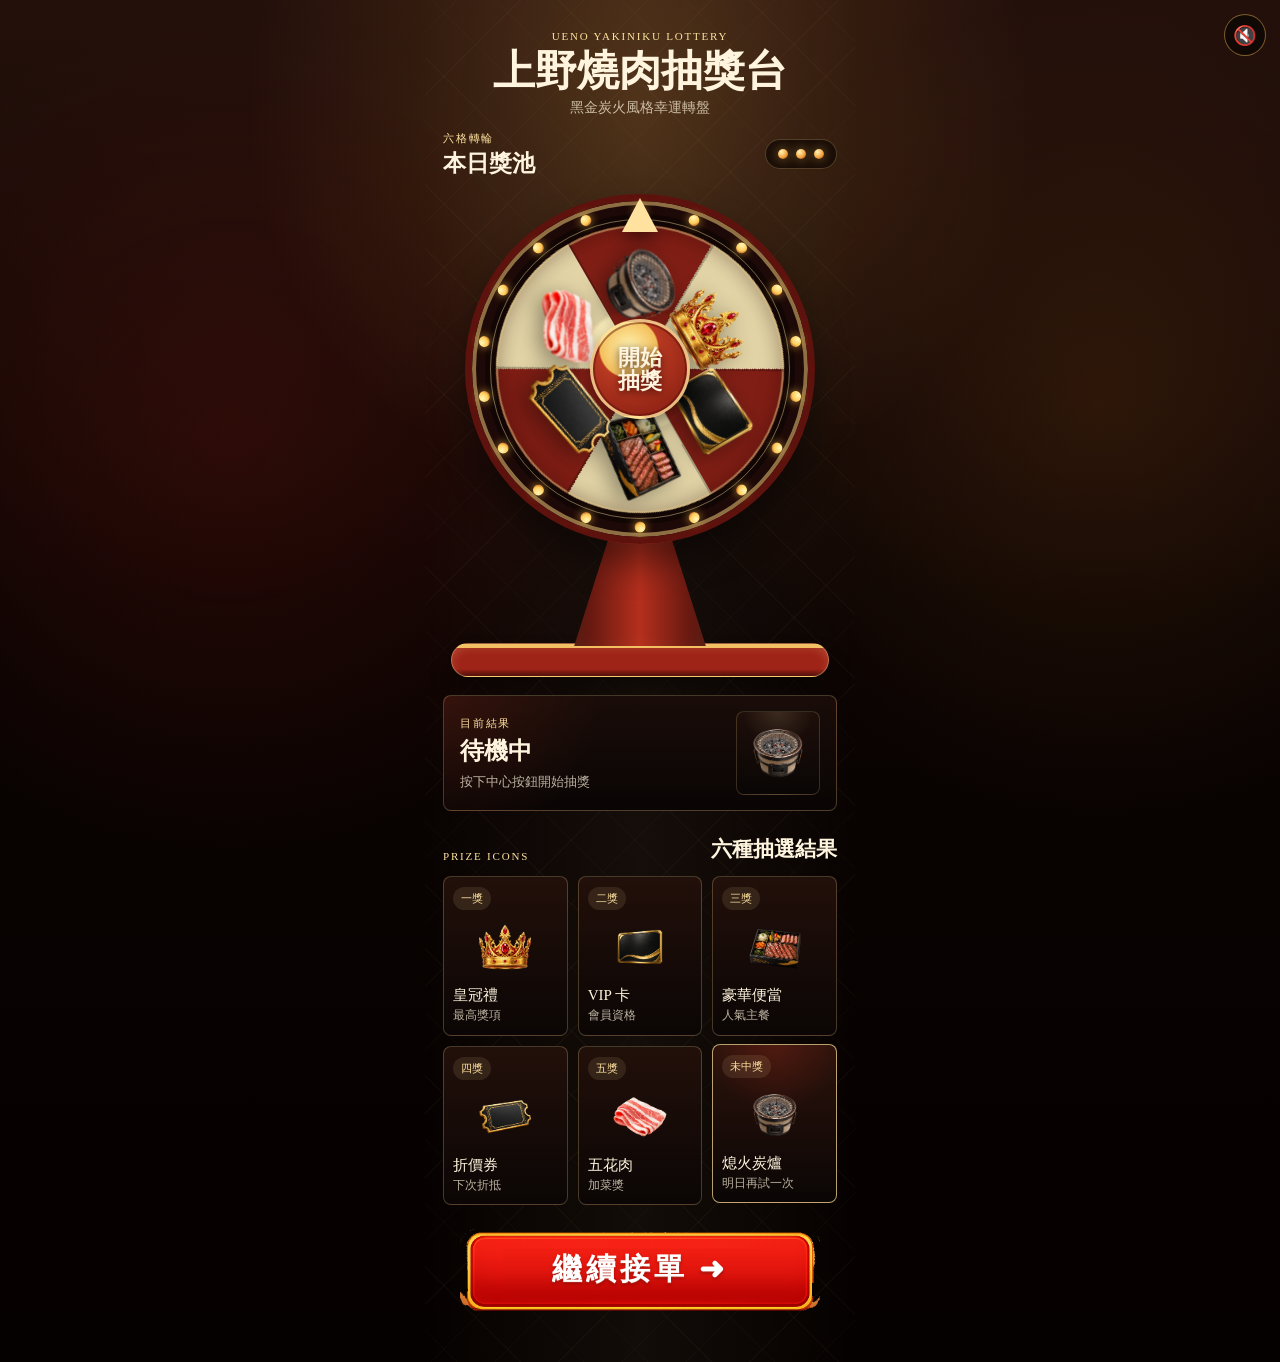
==== slot/index.html @ 5631e2ff "初始版本：上野匠 炭火燒肉職人（幸運轉輪抽獎版） - 烤肉主玩法（選肉→控火→看熟度→翻面→夾便當→出餐） - 抽獎改為幸運轉輪（六格轉盤、加權隨機、一天一抽、客服核銷提示） - 火力／熟度金球與凹槽" ====
<!doctype html>
<html lang="zh-Hant">
<head>
  <meta charset="utf-8" />
  <meta name="viewport" content="width=device-width, initial-scale=1, viewport-fit=cover" />
  <meta name="theme-color" content="#120705" />
  <title>上野燒肉幸運轉盤</title>
  <link rel="stylesheet" href="./style.css?v=10" />
</head>
<body>
  <main class="lottery-app">
    <header class="brand-bar">
      <p class="brand-bar__eyebrow">UENO YAKINIKU LOTTERY</p>
      <h1 class="brand-bar__title">上野燒肉抽獎台</h1>
      <p class="brand-bar__subtitle">黑金炭火風格幸運轉盤</p>
    </header>

    <section class="wheel-stage" aria-labelledby="wheelTitle">
      <div class="stage-heading">
        <div>
          <p class="stage-heading__eyebrow">六格轉輪</p>
          <h2 id="wheelTitle" class="stage-heading__title">本日獎池</h2>
        </div>
        <div class="stage-lamps" aria-hidden="true">
          <span></span>
          <span></span>
          <span></span>
        </div>
      </div>

      <div class="fortune-machine">
        <div class="wheel-head">
          <div class="wheel-bulbs" data-bulb-ring aria-hidden="true"></div>
          <div class="wheel-pointer" aria-hidden="true"></div>

          <div class="wheel-rotator" data-wheel-rotator>
            <div class="wheel-face" data-wheel-track></div>
          </div>

          <button id="spinButton" class="center-spin" type="button">
            <span>開始</span>
            <span>抽獎</span>
          </button>
        </div>

        <div class="machine-neck" aria-hidden="true"></div>
        <div class="machine-base" aria-hidden="true"></div>
      </div>
    </section>

    <section class="draw-panel" aria-labelledby="drawStatusTitle">
      <div class="draw-status">
        <div class="draw-status__copy">
          <p class="draw-status__eyebrow" id="drawStatusTitle">目前結果</p>
          <strong id="resultLabel" class="draw-status__title">待機中</strong>
          <p id="resultDetail" class="draw-status__detail">按下中心按鈕開始抽獎</p>
        </div>
        <div class="draw-status__icon">
          <img id="resultIcon" src="./assets/prizes/ember-grill.png" alt="目前結果圖示" />
        </div>
      </div>
      <p id="resultCS" class="draw-status__cs"></p>
    </section>

    <section class="prize-grid" aria-labelledby="prizeGridTitle">
      <div class="section-heading">
        <p class="section-heading__eyebrow">Prize Icons</p>
        <h2 id="prizeGridTitle" class="section-heading__title">六種抽選結果</h2>
      </div>

      <div id="prizeCards" class="prize-grid__cards"></div>
    </section>

    <a class="back-to-game" href="../index.html">繼續接單 ➜</a>
  </main>

  <audio id="bgm" loop preload="auto" src="../assets/bgm.mp3"></audio>
  <button id="muteBtn" class="mute-btn" type="button" aria-label="背景音樂開關">🔊</button>
  <script src="./app.js?v=10"></script>
</body>
</html>
---- slot/style.css ----
* {
  box-sizing: border-box;
}

:root {
  --charcoal: #090403;
  --coal: #160807;
  --lacquer: #220d09;
  --lacquer-red: #8f2117;
  --deep-red: #5e120d;
  --ivory: #fff1bd;
  --gold: #dba64f;
  --gold-light: #ffe2a0;
  --gold-dark: #7a4518;
  --text: #fff4dd;
  --muted: rgba(255, 244, 221, 0.72);
  --line: rgba(255, 219, 150, 0.24);
  --page-width: min(100vw, 430px);
  --pad: 18px;
}

html,
body {
  margin: 0;
  min-height: 100%;
  background:
    radial-gradient(circle at 50% 8%, rgba(230, 156, 58, 0.2), transparent 28%),
    radial-gradient(circle at 18% 32%, rgba(120, 25, 15, 0.28), transparent 30%),
    radial-gradient(circle at 86% 30%, rgba(167, 92, 28, 0.18), transparent 28%),
    linear-gradient(180deg, #24100b 0%, #0a0302 44%, #050100 100%);
  color: var(--text);
  font-family: "BiauKai TC", "STKaiti", "Noto Serif TC", "PingFang TC", "Microsoft JhengHei", serif;
}

body {
  overflow-x: hidden;
}

button {
  font: inherit;
}

.lottery-app {
  position: relative;
  width: var(--page-width);
  min-height: 100dvh;
  margin: 0 auto;
  padding: 18px var(--pad) 28px;
  overflow: hidden;
  isolation: isolate;
}

.lottery-app::before {
  content: "";
  position: absolute;
  inset: 0;
  z-index: -2;
  background:
    linear-gradient(90deg, transparent, rgba(255, 225, 160, 0.05), transparent),
    repeating-linear-gradient(
      135deg,
      transparent 0 22px,
      rgba(255, 214, 137, 0.04) 22px 23px,
      transparent 23px 45px
    );
}

.brand-bar {
  padding: 6px 2px 14px;
  text-align: center;
}

.brand-bar__eyebrow,
.stage-heading__eyebrow,
.section-heading__eyebrow,
.draw-status__eyebrow {
  margin: 0;
  color: var(--gold-light);
  font-size: 11px;
  letter-spacing: 1.8px;
  text-transform: uppercase;
}

.brand-bar__title {
  margin: 8px 0 5px;
  font-size: clamp(34px, 8vw, 42px);
  line-height: 1.04;
  font-weight: 900;
}

.brand-bar__subtitle {
  margin: 0;
  color: var(--muted);
  font-size: 14px;
}

.wheel-stage,
.draw-panel,
.prize-grid {
  position: relative;
}

.stage-heading,
.draw-status {
  display: flex;
  align-items: center;
  justify-content: space-between;
  gap: 12px;
}

.stage-heading__title,
.section-heading__title {
  margin: 5px 0 0;
  font-size: 23px;
  line-height: 1.12;
}

.stage-lamps {
  display: flex;
  gap: 8px;
  padding: 9px 12px;
  border: 1px solid var(--line);
  border-radius: 999px;
  background: rgba(14, 7, 5, 0.72);
}

.stage-lamps span {
  width: 10px;
  height: 10px;
  border-radius: 50%;
  background: radial-gradient(circle at 35% 30%, #fff5b7, #f3a13b 58%, #7e2a10);
  box-shadow: 0 0 11px rgba(255, 195, 90, 0.52);
}

.fortune-machine {
  position: relative;
  margin: 18px auto 8px;
  width: min(100%, 378px);
  min-height: 455px;
}

.wheel-head {
  position: relative;
  width: min(100%, 350px);
  aspect-ratio: 1 / 1;
  margin: 0 auto;
  border-radius: 50%;
  background:
    radial-gradient(circle at 38% 28%, rgba(255, 241, 188, 0.34), transparent 9%),
    radial-gradient(circle, #32120c 0 57%, #120604 59% 100%);
  border: 7px solid var(--deep-red);
  box-shadow:
    inset 0 0 0 4px rgba(255, 214, 130, 0.5),
    inset 0 0 0 13px rgba(31, 10, 7, 0.86),
    0 20px 34px rgba(0, 0, 0, 0.42);
  z-index: 2;
}

.wheel-head::before {
  content: "";
  position: absolute;
  inset: 18px;
  border-radius: 50%;
  border: 1px solid rgba(255, 232, 171, 0.42);
  pointer-events: none;
  z-index: 5;
}

.wheel-pointer {
  position: absolute;
  top: -3px;
  left: 50%;
  width: 0;
  height: 0;
  transform: translateX(-50%);
  border-left: 18px solid transparent;
  border-right: 18px solid transparent;
  border-top: 0;
  border-bottom: 34px solid var(--gold-light);
  filter: drop-shadow(0 7px 8px rgba(0, 0, 0, 0.42));
  z-index: 8;
}

.wheel-rotator {
  position: absolute;
  inset: 24px;
  border-radius: 50%;
  overflow: hidden;
  transform: rotate(0deg);
  transition: transform 2800ms cubic-bezier(0.12, 0.84, 0.2, 1);
  will-change: transform;
  background:
    conic-gradient(
      from -30deg,
      var(--ivory) 0deg 60deg,
      var(--lacquer-red) 60deg 120deg,
      var(--ivory) 120deg 180deg,
      var(--lacquer-red) 180deg 240deg,
      var(--ivory) 240deg 300deg,
      var(--lacquer-red) 300deg 360deg
    );
  box-shadow:
    inset 0 0 0 2px rgba(255, 222, 150, 0.55),
    inset 0 0 22px rgba(37, 8, 5, 0.42);
  z-index: 2;
}

.wheel-face {
  position: absolute;
  inset: 0;
  border-radius: 50%;
  background:
    repeating-conic-gradient(from -30deg, rgba(0, 0, 0, 0.24) 0deg 1deg, transparent 1deg 60deg),
    radial-gradient(circle, transparent 0 29%, rgba(22, 7, 5, 0.12) 31% 100%);
}

.wheel-prize {
  --angle: 0deg;
  position: absolute;
  left: 50%;
  top: 50%;
  width: 31%;
  aspect-ratio: 1 / 1;
  display: flex;
  align-items: center;
  justify-content: center;
  transform: translate(-50%, -50%) rotate(var(--angle)) translateY(-92%) rotate(calc(-1 * var(--angle)));
}

.wheel-prize img {
  width: 100%;
  height: 100%;
  object-fit: contain;
  transform: scale(var(--wheel-scale, 1));
  filter: drop-shadow(0 7px 10px rgba(0, 0, 0, 0.36));
  user-select: none;
  -webkit-user-drag: none;
}

.wheel-bulbs {
  position: absolute;
  inset: 0;
  z-index: 7;
  pointer-events: none;
}

.wheel-bulb {
  --angle: 0deg;
  position: absolute;
  left: 50%;
  top: 50%;
  width: 11px;
  height: 11px;
  border-radius: 50%;
  background: radial-gradient(circle at 35% 28%, #fff8ba, #ffca57 55%, #9c4217 88%);
  box-shadow: 0 0 10px rgba(255, 198, 81, 0.7);
  transform: translate(-50%, -50%) rotate(var(--angle)) translateY(-158px);
}

.center-spin {
  position: absolute;
  left: 50%;
  top: 50%;
  width: 100px;
  aspect-ratio: 1 / 1;
  transform: translate(-50%, -50%);
  display: flex;
  flex-direction: column;
  align-items: center;
  justify-content: center;
  border: 3px solid rgba(255, 232, 162, 0.78);
  border-radius: 50%;
  background:
    radial-gradient(circle at 38% 28%, #fff4b4, #f4c05b 32%, #b83a21 34%, #7d170f 100%);
  color: #fff4dd;
  font-size: 22px;
  font-weight: 900;
  line-height: 1.05;
  letter-spacing: 0;
  text-shadow: 0 2px 8px rgba(40, 5, 3, 0.8);
  box-shadow:
    inset 0 0 0 2px rgba(85, 12, 8, 0.45),
    0 8px 18px rgba(0, 0, 0, 0.45);
  cursor: pointer;
  z-index: 9;
}

.center-spin:disabled {
  cursor: wait;
  filter: saturate(0.75);
}

.machine-neck {
  position: relative;
  width: 132px;
  height: 124px;
  margin: -22px auto 0;
  background:
    linear-gradient(90deg, #4e120d, #b52f1d 50%, #4e120d);
  clip-path: polygon(30% 0, 70% 0, 100% 100%, 0 100%);
  box-shadow: inset 0 10px 22px rgba(255, 216, 137, 0.12);
  z-index: 1;
}

.machine-base {
  position: relative;
  width: 100%;
  height: 34px;
  margin: -3px auto 0;
  border-radius: 999px;
  background:
    linear-gradient(180deg, #f2bd5d 0 12%, #9f2418 14% 78%, #4d0c08 100%);
  border: 1px solid rgba(255, 218, 145, 0.42);
  box-shadow:
    inset 0 4px 8px rgba(255, 224, 149, 0.18),
    0 14px 22px rgba(0, 0, 0, 0.32);
}

.draw-panel {
  margin-top: 18px;
}

.draw-status {
  padding: 15px 16px;
  border: 1px solid var(--line);
  border-radius: 8px;
  background:
    radial-gradient(circle at top left, rgba(177, 48, 27, 0.18), transparent 38%),
    linear-gradient(180deg, rgba(27, 13, 9, 0.96), rgba(9, 5, 4, 0.98));
}

.draw-status__copy {
  min-width: 0;
  flex: 1;
}

.draw-status__title {
  display: block;
  margin-top: 7px;
  font-size: 24px;
  line-height: 1.1;
}

.draw-status__detail {
  margin: 8px 0 0;
  color: var(--muted);
  font-size: 13px;
  line-height: 1.35;
}

.draw-status__icon {
  display: flex;
  align-items: center;
  justify-content: center;
  width: 84px;
  aspect-ratio: 1;
  border-radius: 8px;
  border: 1px solid rgba(255, 218, 145, 0.18);
  background:
    radial-gradient(circle at top, rgba(255, 229, 172, 0.13), transparent 38%),
    linear-gradient(180deg, rgba(31, 15, 10, 0.98), rgba(9, 6, 5, 1));
}

.draw-status__icon img {
  width: 66px;
  height: 66px;
  object-fit: contain;
}

.prize-grid {
  margin-top: 22px;
}

.section-heading {
  display: flex;
  align-items: end;
  justify-content: space-between;
}

.section-heading__title {
  font-size: 21px;
}

.prize-grid__cards {
  display: grid;
  grid-template-columns: repeat(3, minmax(0, 1fr));
  gap: 10px;
  margin-top: 14px;
}

.prize-card {
  min-height: 128px;
  padding: 10px 9px 11px;
  border: 1px solid var(--line);
  border-radius: 8px;
  background:
    linear-gradient(180deg, rgba(35, 16, 10, 0.97), rgba(11, 6, 5, 0.98));
  transition: transform 160ms ease, border-color 160ms ease, background 160ms ease;
}

.prize-card.is-active {
  border-color: rgba(255, 225, 156, 0.7);
  background:
    radial-gradient(circle at top, rgba(171, 46, 28, 0.28), transparent 40%),
    linear-gradient(180deg, rgba(45, 19, 12, 0.98), rgba(10, 6, 5, 1));
  transform: translateY(-2px);
}

.prize-card__rank {
  display: inline-flex;
  margin-bottom: 8px;
  padding: 4px 8px;
  border-radius: 999px;
  color: var(--gold-light);
  background: rgba(255, 226, 160, 0.1);
  font-size: 11px;
}

.prize-card__icon {
  display: flex;
  align-items: center;
  justify-content: center;
  height: 58px;
  margin-bottom: 10px;
}

.prize-card__icon img {
  width: 58px;
  height: 58px;
  object-fit: contain;
}

.prize-card__name {
  margin: 0;
  font-size: 15px;
  line-height: 1.2;
}

.prize-card__note {
  margin: 4px 0 0;
  color: var(--muted);
  font-size: 12px;
  line-height: 1.3;
}

@media (max-width: 380px) {
  .lottery-app {
    padding-inline: 14px;
  }

  .fortune-machine {
    min-height: 430px;
  }

  .wheel-head {
    width: min(100%, 326px);
  }

  .wheel-bulb {
    transform: translate(-50%, -50%) rotate(var(--angle)) translateY(-146px);
  }

  .center-spin {
    width: 92px;
    font-size: 20px;
  }

  .prize-grid__cards {
    gap: 8px;
  }

  .prize-card {
    min-height: 122px;
    padding-inline: 8px;
  }
}

@media (min-width: 720px) {
  .lottery-app {
    padding-top: 24px;
    padding-bottom: 42px;
  }
}

/* === 整合：版面修正 + 返回按鈕 + 客服提示 + 背景音樂開關 === */
.lottery-app { min-height: auto; }
.lottery-app::before {
  background:
    linear-gradient(90deg, transparent, rgba(255, 225, 160, 0.05), transparent),
    repeating-linear-gradient(135deg, transparent 0 22px, rgba(255, 214, 137, 0.028) 22px 23px, transparent 23px 45px),
    repeating-linear-gradient(45deg, transparent 0 22px, rgba(255, 214, 137, 0.028) 22px 23px, transparent 23px 45px);
}
.draw-status__cs {
  margin: 14px 0 0; padding: 12px 14px; border-radius: 12px;
  background: linear-gradient(180deg, rgba(219, 166, 79, 0.18), rgba(219, 166, 79, 0.08));
  border: 1px solid rgba(255, 226, 160, 0.5);
  color: var(--gold-light); font-size: 15px; font-weight: 700; line-height: 1.55;
  text-align: center; letter-spacing: 1px;
}
.draw-status__cs:empty { display: none; }
.back-to-game {
  display: flex; align-items: center; justify-content: center;
  width: 100%; max-width: 360px; aspect-ratio: 1100 / 272; margin: 20px auto 6px;
  background: url("./assets/btn_continue.png") center / contain no-repeat;
  text-decoration: none; color: #fff; font-size: 30px; font-weight: 900; letter-spacing: 4px;
  text-shadow: 0 2px 3px rgba(110, 8, 0, 0.55), 0 1px 0 rgba(255, 205, 160, 0.25);
}
.back-to-game:active { transform: translateY(2px); }
.mute-btn {
  position: fixed; top: 14px; right: 14px; z-index: 9999;
  width: 42px; height: 42px; border-radius: 50%;
  border: 1px solid rgba(214, 162, 77, 0.55); background: rgba(10, 6, 3, 0.72);
  color: var(--gold-light); font-size: 19px; line-height: 1; cursor: pointer;
  display: flex; align-items: center; justify-content: center; -webkit-tap-highlight-color: transparent;
}
.mute-btn:active { transform: scale(0.92); }
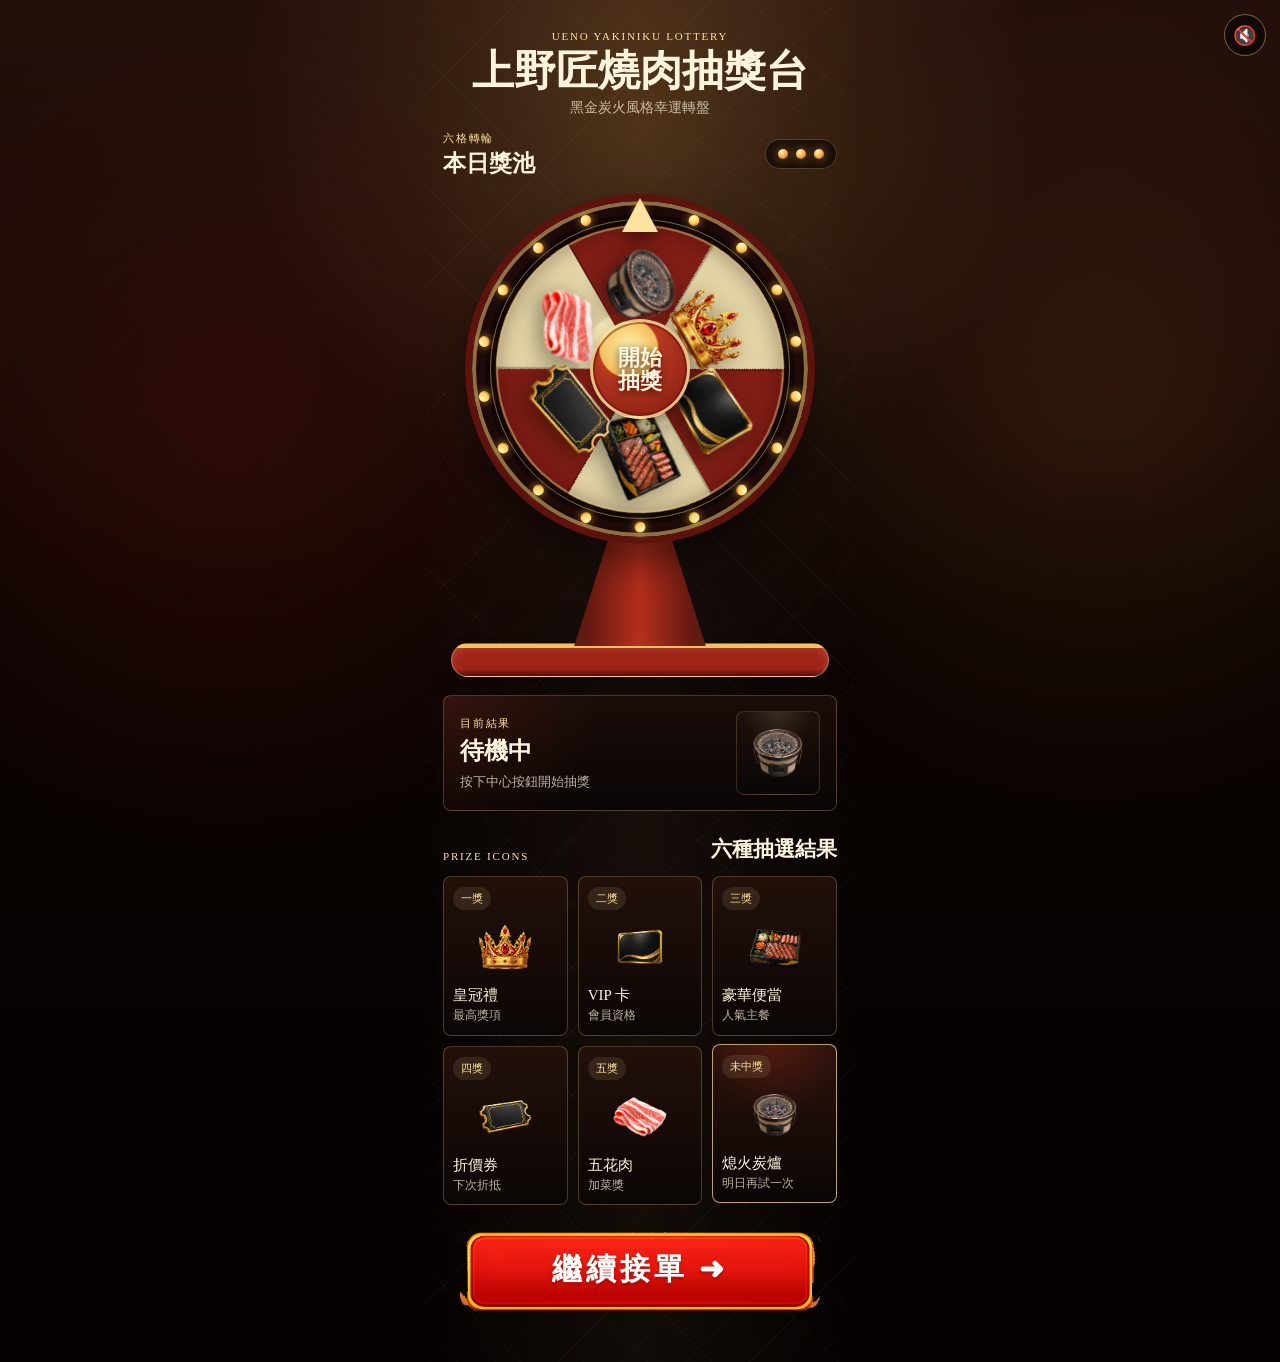
==== commit a5adb0dc: "分頁標題補上「匠」：上野燒肉幸運轉盤 → 上野匠燒肉幸運轉盤 Co-Authored-By: Claude Opus 4.8 <noreply@anthropic.com>" ====
--- a/slot/index.html
+++ b/slot/index.html
@@ -4,14 +4,14 @@
   <meta charset="utf-8" />
   <meta name="viewport" content="width=device-width, initial-scale=1, viewport-fit=cover" />
   <meta name="theme-color" content="#120705" />
-  <title>上野燒肉幸運轉盤</title>
-  <link rel="stylesheet" href="./style.css?v=10" />
+  <title>上野匠燒肉幸運轉盤</title>
+  <link rel="stylesheet" href="./style.css?v=12" />
 </head>
 <body>
   <main class="lottery-app">
     <header class="brand-bar">
       <p class="brand-bar__eyebrow">UENO YAKINIKU LOTTERY</p>
-      <h1 class="brand-bar__title">上野燒肉抽獎台</h1>
+      <h1 class="brand-bar__title">上野匠燒肉抽獎台</h1>
       <p class="brand-bar__subtitle">黑金炭火風格幸運轉盤</p>
     </header>
 
@@ -76,6 +76,6 @@
 
   <audio id="bgm" loop preload="auto" src="../assets/bgm.mp3"></audio>
   <button id="muteBtn" class="mute-btn" type="button" aria-label="背景音樂開關">🔊</button>
-  <script src="./app.js?v=10"></script>
+  <script src="./app.js?v=11"></script>
 </body>
 </html>
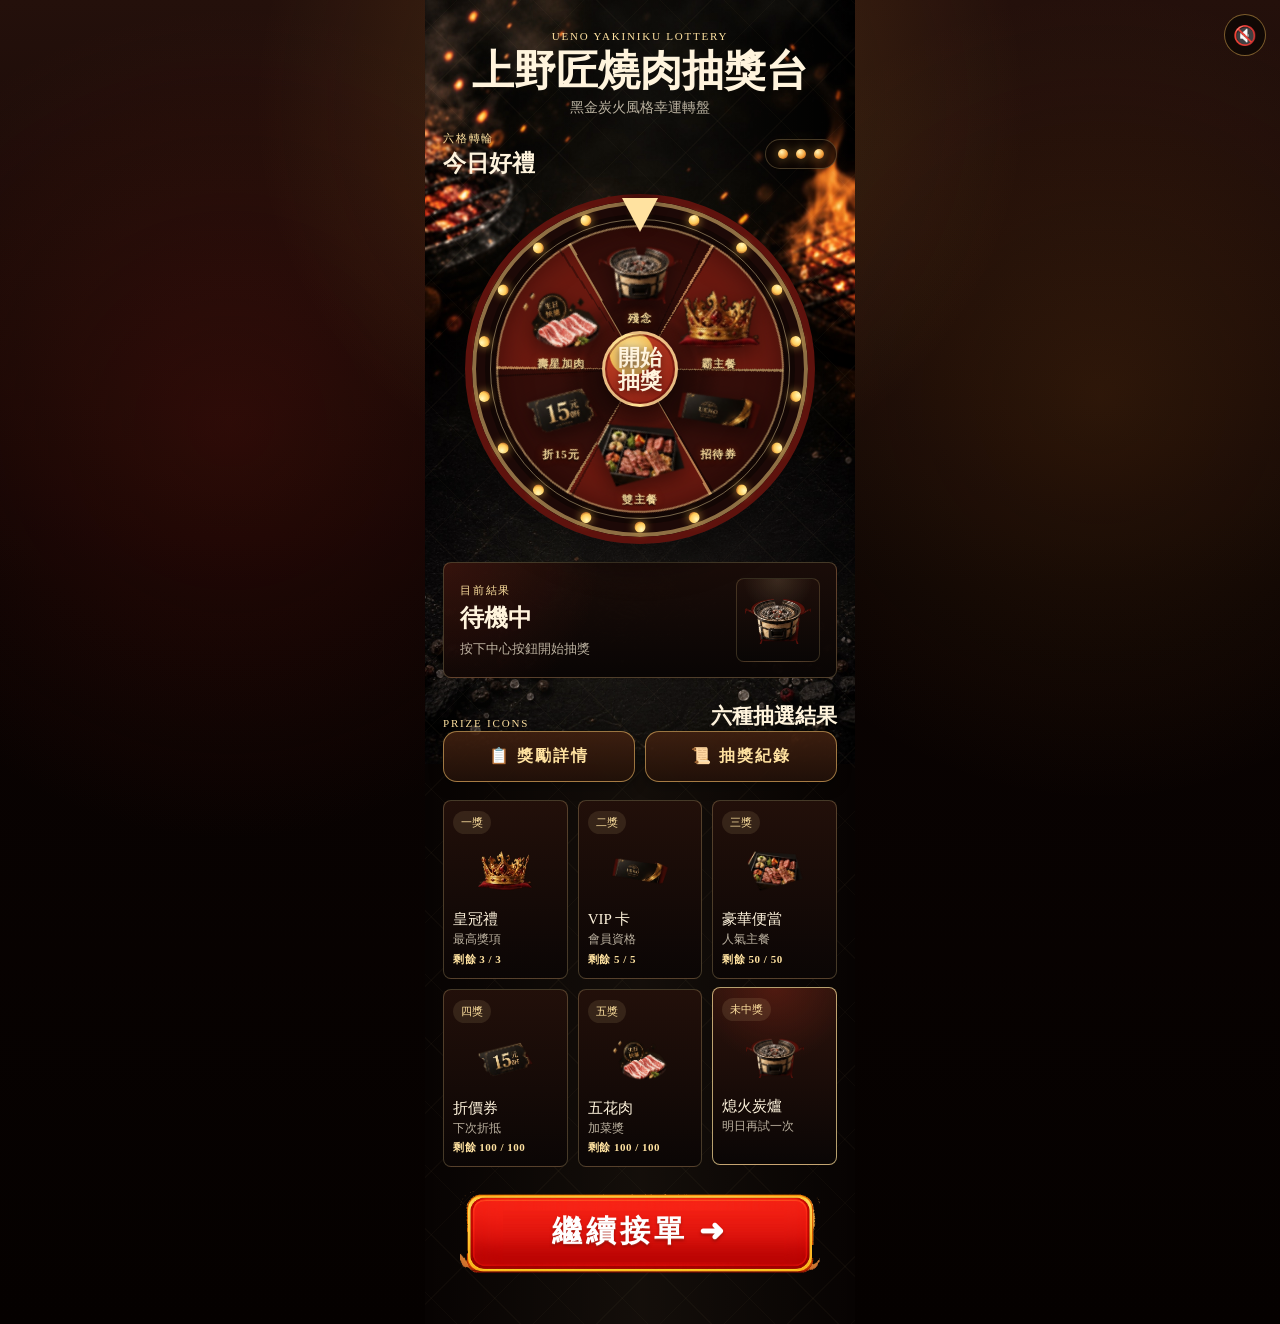
==== commit 38721d5e: "轉盤改版：新去背獎項圖 + 炭火背景 + 浮起轉盤 - 6 獎項換成新去背 3D 圖（炭爐/皇冠/邀請卡/烤肉組/折價券/生日肉盤），轉盤+結果面板+獎項卡同步 - 盤面改深紅黑金（雙層紅+金色分隔線" ====
--- a/slot/index.html
+++ b/slot/index.html
@@ -5,7 +5,7 @@
   <meta name="viewport" content="width=device-width, initial-scale=1, viewport-fit=cover" />
   <meta name="theme-color" content="#120705" />
   <title>上野匠燒肉幸運轉盤</title>
-  <link rel="stylesheet" href="./style.css?v=12" />
+  <link rel="stylesheet" href="./style.css?v=26" />
 </head>
 <body>
   <main class="lottery-app">
@@ -19,7 +19,7 @@
       <div class="stage-heading">
         <div>
           <p class="stage-heading__eyebrow">六格轉輪</p>
-          <h2 id="wheelTitle" class="stage-heading__title">本日獎池</h2>
+          <h2 id="wheelTitle" class="stage-heading__title">今日好禮</h2>
         </div>
         <div class="stage-lamps" aria-hidden="true">
           <span></span>
@@ -68,6 +68,11 @@
         <h2 id="prizeGridTitle" class="section-heading__title">六種抽選結果</h2>
       </div>
 
+      <div class="detail-row">
+        <button id="prizeDetailBtn" class="detail-btn" type="button">📋 獎勵詳情</button>
+        <button id="historyBtn" class="detail-btn" type="button">📜 抽獎紀錄</button>
+      </div>
+
       <div id="prizeCards" class="prize-grid__cards"></div>
     </section>
 
@@ -76,6 +81,6 @@
 
   <audio id="bgm" loop preload="auto" src="../assets/bgm.mp3"></audio>
   <button id="muteBtn" class="mute-btn" type="button" aria-label="背景音樂開關">🔊</button>
-  <script src="./app.js?v=11"></script>
+  <script src="./app.js?v=21"></script>
 </body>
 </html>
--- a/slot/style.css
+++ b/slot/style.css
@@ -48,6 +48,11 @@
   padding: 18px var(--pad) 28px;
   overflow: hidden;
   isolation: isolate;
+  background-color: #070302;
+  background-image: url("./assets/bg-fire.jpg");
+  background-repeat: no-repeat;
+  background-position: top center;
+  background-size: 100% auto;
 }
 
 .lottery-app::before {
@@ -136,7 +141,7 @@
   position: relative;
   margin: 18px auto 8px;
   width: min(100%, 378px);
-  min-height: 455px;
+  min-height: auto;
 }
 
 .wheel-head {
@@ -175,10 +180,17 @@
   transform: translateX(-50%);
   border-left: 18px solid transparent;
   border-right: 18px solid transparent;
-  border-top: 0;
-  border-bottom: 34px solid var(--gold-light);
-  filter: drop-shadow(0 7px 8px rgba(0, 0, 0, 0.42));
+  border-bottom: 0;
+  border-top: 34px solid var(--gold-light);
+  filter: drop-shadow(0 -5px 8px rgba(0, 0, 0, 0.42));
   z-index: 8;
+}
+
+/* 轉盤旋轉角度：可動畫的自訂屬性，供獎項圖片反向抵銷以保持永遠正立 */
+@property --spin {
+  syntax: "<angle>";
+  inherits: true;
+  initial-value: 0deg;
 }
 
 .wheel-rotator {
@@ -186,22 +198,25 @@
   inset: 24px;
   border-radius: 50%;
   overflow: hidden;
+  --spin: 0deg;
   transform: rotate(0deg);
-  transition: transform 2800ms cubic-bezier(0.12, 0.84, 0.2, 1);
+  transition: transform 2800ms cubic-bezier(0.12, 0.84, 0.2, 1),
+    --spin 2800ms cubic-bezier(0.12, 0.84, 0.2, 1);
   will-change: transform;
   background:
+    radial-gradient(circle, rgba(20, 6, 4, 0.55) 0 26%, transparent 40%),
     conic-gradient(
       from -30deg,
-      var(--ivory) 0deg 60deg,
-      var(--lacquer-red) 60deg 120deg,
-      var(--ivory) 120deg 180deg,
-      var(--lacquer-red) 180deg 240deg,
-      var(--ivory) 240deg 300deg,
-      var(--lacquer-red) 300deg 360deg
+      #7c1d12 0deg 60deg,
+      #3a0f0a 60deg 120deg,
+      #7c1d12 120deg 180deg,
+      #3a0f0a 180deg 240deg,
+      #7c1d12 240deg 300deg,
+      #3a0f0a 300deg 360deg
     );
   box-shadow:
-    inset 0 0 0 2px rgba(255, 222, 150, 0.55),
-    inset 0 0 22px rgba(37, 8, 5, 0.42);
+    inset 0 0 0 2px rgba(255, 222, 150, 0.6),
+    inset 0 0 30px rgba(20, 4, 3, 0.55);
   z-index: 2;
 }
 
@@ -210,8 +225,9 @@
   inset: 0;
   border-radius: 50%;
   background:
-    repeating-conic-gradient(from -30deg, rgba(0, 0, 0, 0.24) 0deg 1deg, transparent 1deg 60deg),
-    radial-gradient(circle, transparent 0 29%, rgba(22, 7, 5, 0.12) 31% 100%);
+    repeating-conic-gradient(from -30deg, rgba(255, 214, 138, 0.55) 0deg 1.1deg, transparent 1.1deg 60deg),
+    repeating-conic-gradient(from -30deg, rgba(0, 0, 0, 0.35) 1.1deg 2deg, transparent 2deg 60deg),
+    radial-gradient(circle, transparent 0 29%, rgba(22, 7, 5, 0.18) 31% 100%);
 }
 
 .wheel-prize {
@@ -219,22 +235,35 @@
   position: absolute;
   left: 50%;
   top: 50%;
-  width: 31%;
-  aspect-ratio: 1 / 1;
+  width: 30%;
   display: flex;
+  flex-direction: column;
   align-items: center;
   justify-content: center;
-  transform: translate(-50%, -50%) rotate(var(--angle)) translateY(-92%) rotate(calc(-1 * var(--angle)));
+  gap: 0;
+  transform: translate(-50%, -50%) rotate(var(--angle)) translateY(-100%) rotate(calc(-1 * (var(--angle) + var(--spin, 0deg))));
 }
 
 .wheel-prize img {
-  width: 100%;
-  height: 100%;
+  width: 96%;
+  aspect-ratio: 1 / 1;
   object-fit: contain;
   transform: scale(var(--wheel-scale, 1));
-  filter: drop-shadow(0 7px 10px rgba(0, 0, 0, 0.36));
+  filter: drop-shadow(0 6px 9px rgba(0, 0, 0, 0.42));
   user-select: none;
   -webkit-user-drag: none;
+}
+
+.wheel-prize__label {
+  margin-top: -3px;
+  font-weight: 800;
+  font-size: 11px;
+  line-height: 1;
+  color: var(--gold-light);
+  white-space: nowrap;
+  letter-spacing: 1px;
+  text-shadow: 0 1px 2px rgba(0, 0, 0, 0.95), 0 0 7px rgba(150, 50, 12, 0.6);
+  pointer-events: none;
 }
 
 .wheel-bulbs {
@@ -261,7 +290,7 @@
   position: absolute;
   left: 50%;
   top: 50%;
-  width: 100px;
+  width: 76px;
   aspect-ratio: 1 / 1;
   transform: translate(-50%, -50%);
   display: flex;
@@ -291,6 +320,7 @@
 }
 
 .machine-neck {
+  display: none;
   position: relative;
   width: 132px;
   height: 124px;
@@ -303,6 +333,7 @@
 }
 
 .machine-base {
+  display: none;
   position: relative;
   width: 100%;
   height: 34px;
@@ -449,7 +480,7 @@
   }
 
   .fortune-machine {
-    min-height: 430px;
+    min-height: auto;
   }
 
   .wheel-head {
@@ -461,8 +492,8 @@
   }
 
   .center-spin {
-    width: 92px;
-    font-size: 20px;
+    width: 68px;
+    font-size: 17px;
   }
 
   .prize-grid__cards {
@@ -514,3 +545,115 @@
   display: flex; align-items: center; justify-content: center; -webkit-tap-highlight-color: transparent;
 }
 .mute-btn:active { transform: scale(0.92); }
+
+/* === 獎勵詳情 + 剩餘數量 === */
+.prize-card__stock { margin: 4px 0 0; font-size: 11px; font-weight: 800; color: var(--gold-light); letter-spacing: 0.5px; }
+.prize-card__stock.is-out { color: #ff7a5a; }
+
+.detail-btn {
+  display: block; width: 100%; margin: 2px 0 18px; padding: 14px;
+  border: 1.5px solid rgba(255, 201, 112, 0.55); border-radius: 14px;
+  background: linear-gradient(180deg, rgba(64, 32, 16, 0.92), rgba(34, 17, 9, 0.92));
+  color: var(--gold-light); font-size: 16px; font-weight: 800; letter-spacing: 2px;
+  cursor: pointer; box-shadow: 0 4px 14px rgba(0, 0, 0, 0.35); -webkit-tap-highlight-color: transparent;
+}
+.detail-btn:active { transform: translateY(1px); }
+
+.prize-detail {
+  position: fixed; inset: 0; z-index: 300; display: none;
+  align-items: center; justify-content: center;
+  background: rgba(8, 4, 3, 0.82); padding: 16px; box-sizing: border-box;
+}
+.prize-detail.open { display: flex; }
+.prize-detail .pd-box {
+  position: relative; width: 100%; max-width: 520px; max-height: 86vh; overflow-y: auto;
+  -webkit-overflow-scrolling: touch;
+  background: linear-gradient(180deg, #26140d, #160a07);
+  border: 1.5px solid rgba(255, 201, 112, 0.5); border-radius: 20px;
+  padding: 22px 16px 16px; box-shadow: 0 24px 60px rgba(0, 0, 0, 0.6);
+}
+.prize-detail .pd-title {
+  font-size: 24px; font-weight: 900; color: var(--gold-light); text-align: center;
+  letter-spacing: 3px; margin: 0 0 14px; text-shadow: 0 2px 0 #5a1c0a;
+}
+.prize-detail .pd-close {
+  position: absolute; top: 12px; right: 14px; width: 34px; height: 34px;
+  border: none; border-radius: 50%; background: rgba(255, 255, 255, 0.1);
+  color: var(--gold-light); font-size: 22px; line-height: 1; cursor: pointer;
+}
+.prize-detail .pd-item {
+  display: flex; gap: 12px; align-items: center;
+  padding: 12px 4px; border-bottom: 1px solid rgba(255, 201, 112, 0.13);
+}
+.prize-detail .pd-item:last-child { border-bottom: none; }
+.prize-detail .pd-item > img {
+  width: 56px; height: 56px; flex: 0 0 56px; object-fit: contain;
+  filter: drop-shadow(0 4px 6px rgba(0, 0, 0, 0.5));
+}
+.prize-detail .pd-info { flex: 1; min-width: 0; }
+.prize-detail .pd-head { display: flex; align-items: center; gap: 8px; margin-bottom: 3px; }
+.prize-detail .pd-rank {
+  font-size: 12px; font-weight: 800; color: #3a1c08;
+  background: linear-gradient(180deg, #ffd98a, #e0a64e); padding: 2px 8px; border-radius: 8px;
+}
+.prize-detail .pd-head b { font-size: 17px; color: #fff3dd; }
+.prize-detail .pd-reward { font-size: 13px; line-height: 1.5; color: #e8d4b4; margin: 0 0 7px; }
+.prize-detail .pd-stock { display: flex; justify-content: space-between; font-size: 12.5px; color: #caa97e; margin-bottom: 4px; }
+.prize-detail .pd-left { font-weight: 800; color: var(--gold-light); }
+.prize-detail .pd-left.is-out { color: #ff7a5a; }
+.prize-detail .pd-bar { height: 6px; border-radius: 6px; background: rgba(255, 255, 255, 0.1); overflow: hidden; }
+.prize-detail .pd-bar > i { display: block; height: 100%; border-radius: 6px; background: linear-gradient(90deg, #e0a64e, #ffd98a); }
+.prize-detail .pd-foot { margin: 14px 2px 2px; font-size: 11.5px; color: #9c8059; text-align: center; line-height: 1.5; }
+
+/* 兩顆按鈕並排（獎勵詳情 / 抽獎紀錄）*/
+.detail-row { display: flex; gap: 10px; margin: 2px 0 18px; }
+.detail-row .detail-btn { margin: 0; flex: 1; }
+
+/* 抽獎紀錄清單 */
+.hist-item { display: flex; gap: 12px; align-items: center; padding: 11px 4px; border-bottom: 1px solid rgba(255, 201, 112, 0.13); }
+.hist-item:last-child { border-bottom: none; }
+.hist-item > img { width: 44px; height: 44px; flex: 0 0 44px; object-fit: contain; filter: drop-shadow(0 3px 5px rgba(0, 0, 0, 0.5)); }
+.hist-info { display: flex; flex-direction: column; gap: 2px; }
+.hist-date { font-size: 13px; color: #caa97e; }
+.hist-prize { font-size: 16px; font-weight: 800; color: var(--gold-light); }
+.hist-prize.is-miss { color: #9c8059; font-weight: 600; }
+.hist-empty { text-align: center; color: #9c8059; font-size: 15px; padding: 34px 0; line-height: 1.9; }
+
+/* 中獎兌換碼 */
+.redeem-code {
+  display: inline-block; margin: 4px 0; padding: 5px 14px;
+  font-family: ui-monospace, "SF Mono", Menlo, monospace; font-size: 21px; font-weight: 800; letter-spacing: 2px;
+  color: #fff3dd; background: rgba(0, 0, 0, 0.35);
+  border: 1px dashed rgba(255, 201, 112, 0.65); border-radius: 9px;
+}
+.draw-status__cs small { display: inline-block; margin-top: 7px; font-size: 12.5px; font-weight: 600; opacity: 0.92; }
+.hist-code { font-family: ui-monospace, Menlo, monospace; font-size: 12px; color: #caa97e; letter-spacing: 1px; margin-top: 1px; }
+.hist-countdown { font-size: 12px; color: #6fcf97; letter-spacing: 0.5px; margin-top: 2px; font-variant-numeric: tabular-nums; }
+.hist-countdown.expired { color: #ff7a5a; font-weight: 800; letter-spacing: 1px; }
+.prize-detail .pd-validity { margin: 16px 2px 2px; font-size: 13.5px; font-weight: 800; color: #ffce5e; text-align: center; letter-spacing: 0.5px; }
+
+/* 使用按鈕 / 已使用 */
+.hist-action { margin-left: auto; flex: 0 0 auto; padding-left: 8px; }
+.hist-use-btn {
+  padding: 8px 18px; border: none; border-radius: 11px;
+  background: linear-gradient(180deg, #ffd98a, #e0a64e); color: #3a1c08;
+  font-size: 15px; font-weight: 800; letter-spacing: 1px; cursor: pointer;
+  box-shadow: 0 3px 0 #8a5a1e; -webkit-tap-highlight-color: transparent;
+}
+.hist-use-btn:active { transform: translateY(2px); box-shadow: 0 1px 0 #8a5a1e; }
+.hist-used { font-size: 13px; font-weight: 800; color: #6fcf97; white-space: nowrap; }
+.hist-item.is-used { opacity: 0.6; }
+.hist-used-time { font-size: 11px; color: #9c8059; margin-top: 1px; }
+
+/* 確定要使用？對話框 */
+.confirm-dialog { position: fixed; inset: 0; z-index: 400; display: none; align-items: center; justify-content: center; background: rgba(8, 4, 3, 0.78); padding: 24px; box-sizing: border-box; }
+.confirm-dialog.open { display: flex; }
+.confirm-dialog .cd-box { width: 100%; max-width: 360px; background: linear-gradient(180deg, #26140d, #160a07); border: 1.5px solid rgba(255, 201, 112, 0.5); border-radius: 18px; padding: 28px 22px 20px; text-align: center; box-shadow: 0 20px 50px rgba(0, 0, 0, 0.6); }
+.confirm-dialog .cd-msg { margin: 0 0 8px; font-size: 23px; font-weight: 900; color: #ffce5e; letter-spacing: 2px; }
+.confirm-dialog .cd-sub { margin: 0 0 22px; font-size: 14px; color: #e8d4b4; line-height: 1.5; }
+.confirm-dialog .cd-sub:empty { display: none; }
+.confirm-dialog .cd-actions { display: flex; gap: 12px; }
+.confirm-dialog .cd-actions button { flex: 1; padding: 13px; border: none; border-radius: 12px; font-size: 17px; font-weight: 800; letter-spacing: 2px; cursor: pointer; -webkit-tap-highlight-color: transparent; }
+.confirm-dialog .cd-cancel { background: rgba(255, 255, 255, 0.12); color: #e8d4b4; }
+.confirm-dialog .cd-ok { background: linear-gradient(180deg, #ffd98a, #e0a64e); color: #3a1c08; box-shadow: 0 4px 0 #8a5a1e; }
+.confirm-dialog .cd-ok:active { transform: translateY(2px); box-shadow: 0 2px 0 #8a5a1e; }
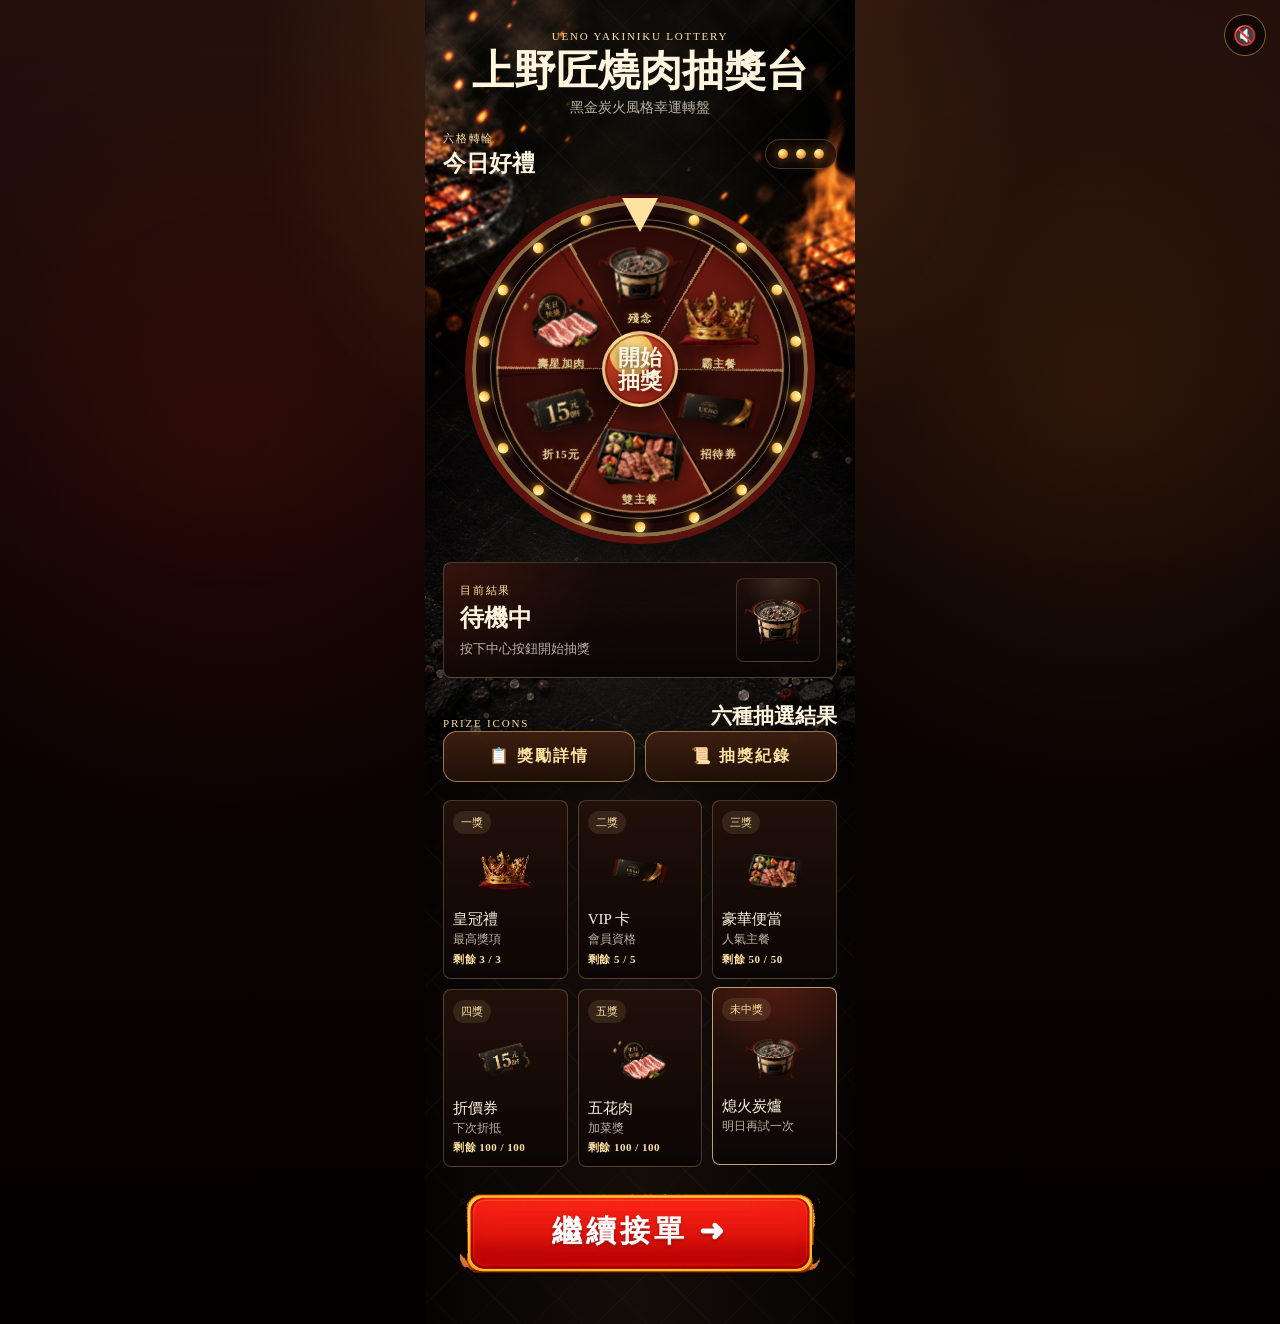
==== commit 62149e74: "雙主餐：換成新去背便當圖（重切版）+ cache-bust - bento.png 換成使用者重新去背的細節便當（焼売+大理石燒肉+天婦羅） - 因檔名相同會吃舊快取，asset 加 ?v=2 強制更" ====
--- a/slot/index.html
+++ b/slot/index.html
@@ -81,6 +81,6 @@
 
   <audio id="bgm" loop preload="auto" src="../assets/bgm.mp3"></audio>
   <button id="muteBtn" class="mute-btn" type="button" aria-label="背景音樂開關">🔊</button>
-  <script src="./app.js?v=21"></script>
+  <script src="./app.js?v=22"></script>
 </body>
 </html>
